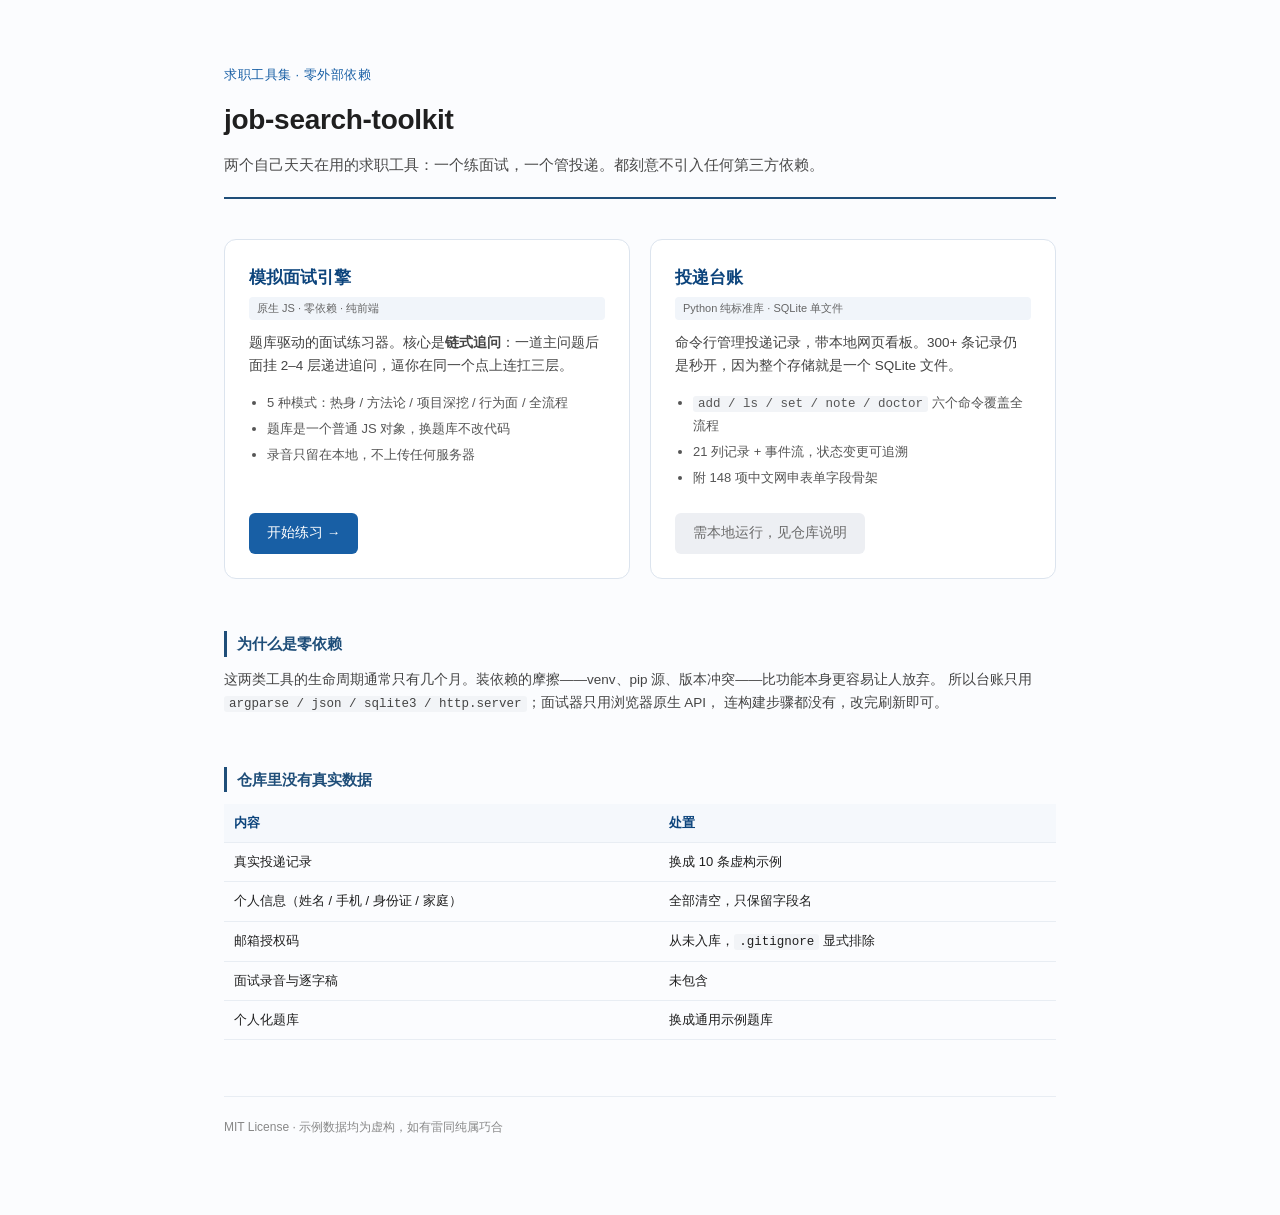
==== index.html @ 76076b0c "chore: 初始化仓库 两个零依赖求职工具： - mock-interview：原生 JS 模拟面试引擎，题库驱动 + 链式追问，示例题库 23 主问题 / 44 追问 - ledger：Pytho" ====
<!DOCTYPE html>
<html lang="zh-CN">
<head>
<meta charset="utf-8">
<meta name="viewport" content="width=device-width, initial-scale=1">
<title>job-search-toolkit · 求职工具集</title>
<style>
  * { box-sizing: border-box; }
  body {
    margin: 0; padding: 0;
    font-family: -apple-system, BlinkMacSystemFont, "Segoe UI", "Microsoft YaHei", "PingFang SC", sans-serif;
    color: #1F1F1F; background: #FBFCFE; line-height: 1.7;
    -webkit-font-smoothing: antialiased;
  }
  .wrap { max-width: 880px; margin: 0 auto; padding: 64px 24px 80px; }
  header { border-bottom: 2px solid #1F4E79; padding-bottom: 20px; margin-bottom: 40px; }
  h1 { font-size: 28px; font-weight: 600; margin: 0 0 8px; letter-spacing: -0.3px; }
  .kicker { font-size: 13px; color: #185FA5; letter-spacing: 0.5px; margin-bottom: 10px; }
  .lede { font-size: 15px; color: #4A4A4A; margin: 0; }
  .cards { display: grid; grid-template-columns: 1fr 1fr; gap: 20px; }
  @media (max-width: 680px) { .cards { grid-template-columns: 1fr; } .wrap { padding: 40px 18px 60px; } }
  .card {
    border: 1px solid #DCE4EE; border-radius: 12px; background: #FFFFFF;
    padding: 24px; display: flex; flex-direction: column;
  }
  .card h2 { font-size: 17px; font-weight: 600; margin: 0 0 4px; color: #0C447C; }
  .card .tag { font-size: 11px; color: #666; background: #F1F5FA; border-radius: 4px;
    padding: 2px 8px; display: inline-block; margin-bottom: 12px; }
  .card p { font-size: 13.5px; color: #444; margin: 0 0 14px; }
  .card ul { font-size: 13px; color: #555; margin: 0 0 20px; padding-left: 18px; }
  .card li { margin-bottom: 4px; }
  .btn {
    display: inline-block; margin-top: auto; padding: 9px 18px; border-radius: 6px;
    background: #185FA5; color: #fff; text-decoration: none; font-size: 13.5px; font-weight: 500;
    align-self: flex-start;
  }
  .btn:hover { background: #0C447C; }
  .btn.off { background: #EDEFF3; color: #6B6B6B; cursor: default; }
  .btn.off:hover { background: #EDEFF3; }
  section { margin-top: 52px; }
  h3 { font-size: 15px; font-weight: 600; color: #1F4E79; margin: 0 0 12px;
       border-left: 3px solid #1F4E79; padding-left: 10px; }
  table { width: 100%; border-collapse: collapse; font-size: 13px; margin-bottom: 8px; }
  th, td { text-align: left; padding: 8px 10px; border-bottom: 1px solid #E8EDF3; vertical-align: top; }
  th { background: #F5F8FC; font-weight: 600; color: #0C447C; }
  code { font-family: ui-monospace, Consolas, Menlo, monospace; font-size: 12.5px;
    background: #F2F4F7; padding: 1px 5px; border-radius: 3px; }
  footer { margin-top: 56px; padding-top: 20px; border-top: 1px solid #E8EDF3;
    font-size: 12px; color: #888; }
</style>
</head>
<body>
<div class="wrap">

<header>
  <div class="kicker">求职工具集 · 零外部依赖</div>
  <h1>job-search-toolkit</h1>
  <p class="lede">两个自己天天在用的求职工具：一个练面试，一个管投递。都刻意不引入任何第三方依赖。</p>
</header>

<div class="cards">

  <div class="card">
    <h2>模拟面试引擎</h2>
    <div class="tag">原生 JS · 零依赖 · 纯前端</div>
    <p>题库驱动的面试练习器。核心是<strong>链式追问</strong>：一道主问题后面挂 2–4 层递进追问，逼你在同一个点上连扛三层。</p>
    <ul>
      <li>5 种模式：热身 / 方法论 / 项目深挖 / 行为面 / 全流程</li>
      <li>题库是一个普通 JS 对象，换题库不改代码</li>
      <li>录音只留在本地，不上传任何服务器</li>
    </ul>
    <a class="btn" href="mock-interview/">开始练习 →</a>
  </div>

  <div class="card">
    <h2>投递台账</h2>
    <div class="tag">Python 纯标准库 · SQLite 单文件</div>
    <p>命令行管理投递记录，带本地网页看板。300+ 条记录仍是秒开，因为整个存储就是一个 SQLite 文件。</p>
    <ul>
      <li><code>add / ls / set / note / doctor</code> 六个命令覆盖全流程</li>
      <li>21 列记录 + 事件流，状态变更可追溯</li>
      <li>附 148 项中文网申表单字段骨架</li>
    </ul>
    <span class="btn off">需本地运行，见仓库说明</span>
  </div>

</div>

<section>
  <h3>为什么是零依赖</h3>
  <p style="font-size:13.5px;color:#444;margin:0 0 14px;">
    这两类工具的生命周期通常只有几个月。装依赖的摩擦——venv、pip 源、版本冲突——比功能本身更容易让人放弃。
    所以台账只用 <code>argparse / json / sqlite3 / http.server</code>；面试器只用浏览器原生 API，
    连构建步骤都没有，改完刷新即可。
  </p>
</section>

<section>
  <h3>仓库里没有真实数据</h3>
  <table>
    <thead><tr><th>内容</th><th>处置</th></tr></thead>
    <tbody>
      <tr><td>真实投递记录</td><td>换成 10 条虚构示例</td></tr>
      <tr><td>个人信息（姓名 / 手机 / 身份证 / 家庭）</td><td>全部清空，只保留字段名</td></tr>
      <tr><td>邮箱授权码</td><td>从未入库，<code>.gitignore</code> 显式排除</td></tr>
      <tr><td>面试录音与逐字稿</td><td>未包含</td></tr>
      <tr><td>个人化题库</td><td>换成通用示例题库</td></tr>
    </tbody>
  </table>
</section>

<footer>
  MIT License · 示例数据均为虚构，如有雷同纯属巧合
</footer>

</div>
</body>
</html>
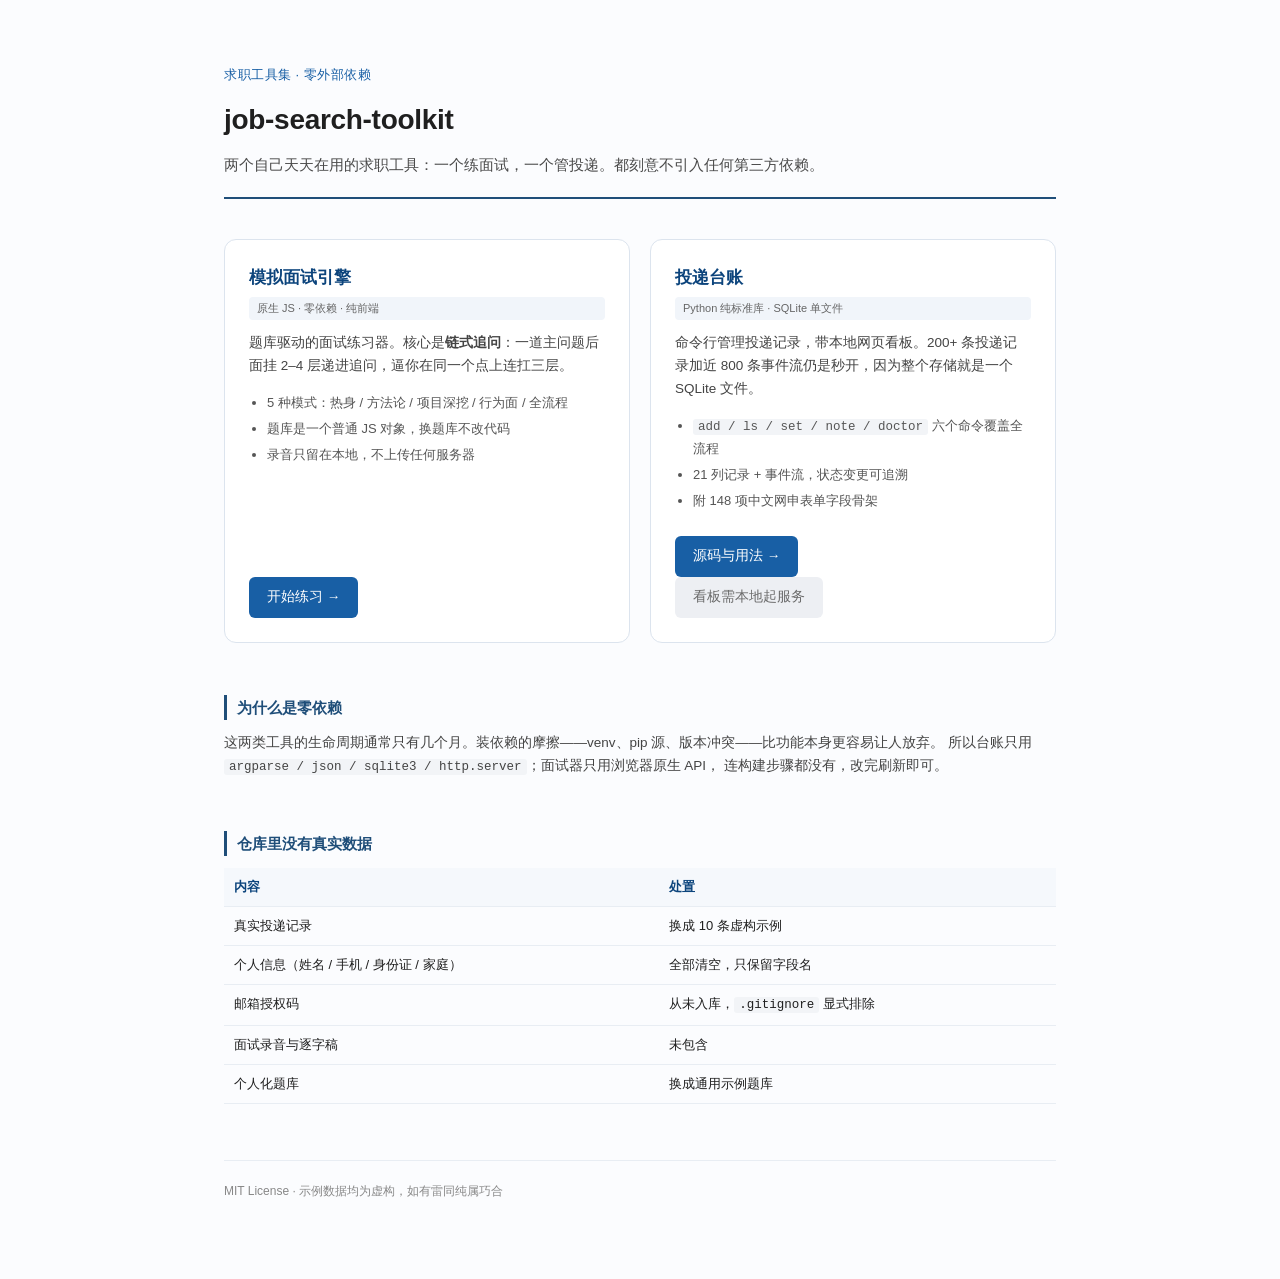
==== commit b24d17dc: "fix(landing): 台账卡片补源码链接；记录数改为与真实数据一致（222 条 + 791 事件流）" ====
--- a/index.html
+++ b/index.html
@@ -75,13 +75,14 @@
   <div class="card">
     <h2>投递台账</h2>
     <div class="tag">Python 纯标准库 · SQLite 单文件</div>
-    <p>命令行管理投递记录，带本地网页看板。300+ 条记录仍是秒开，因为整个存储就是一个 SQLite 文件。</p>
+    <p>命令行管理投递记录，带本地网页看板。200+ 条投递记录加近 800 条事件流仍是秒开，因为整个存储就是一个 SQLite 文件。</p>
     <ul>
       <li><code>add / ls / set / note / doctor</code> 六个命令覆盖全流程</li>
       <li>21 列记录 + 事件流，状态变更可追溯</li>
       <li>附 148 项中文网申表单字段骨架</li>
     </ul>
-    <span class="btn off">需本地运行，见仓库说明</span>
+    <a class="btn" href="https://github.com/CYizheng/job-search-toolkit/tree/main/ledger">源码与用法 →</a>
+    <span class="btn off">看板需本地起服务</span>
   </div>
 
 </div>
